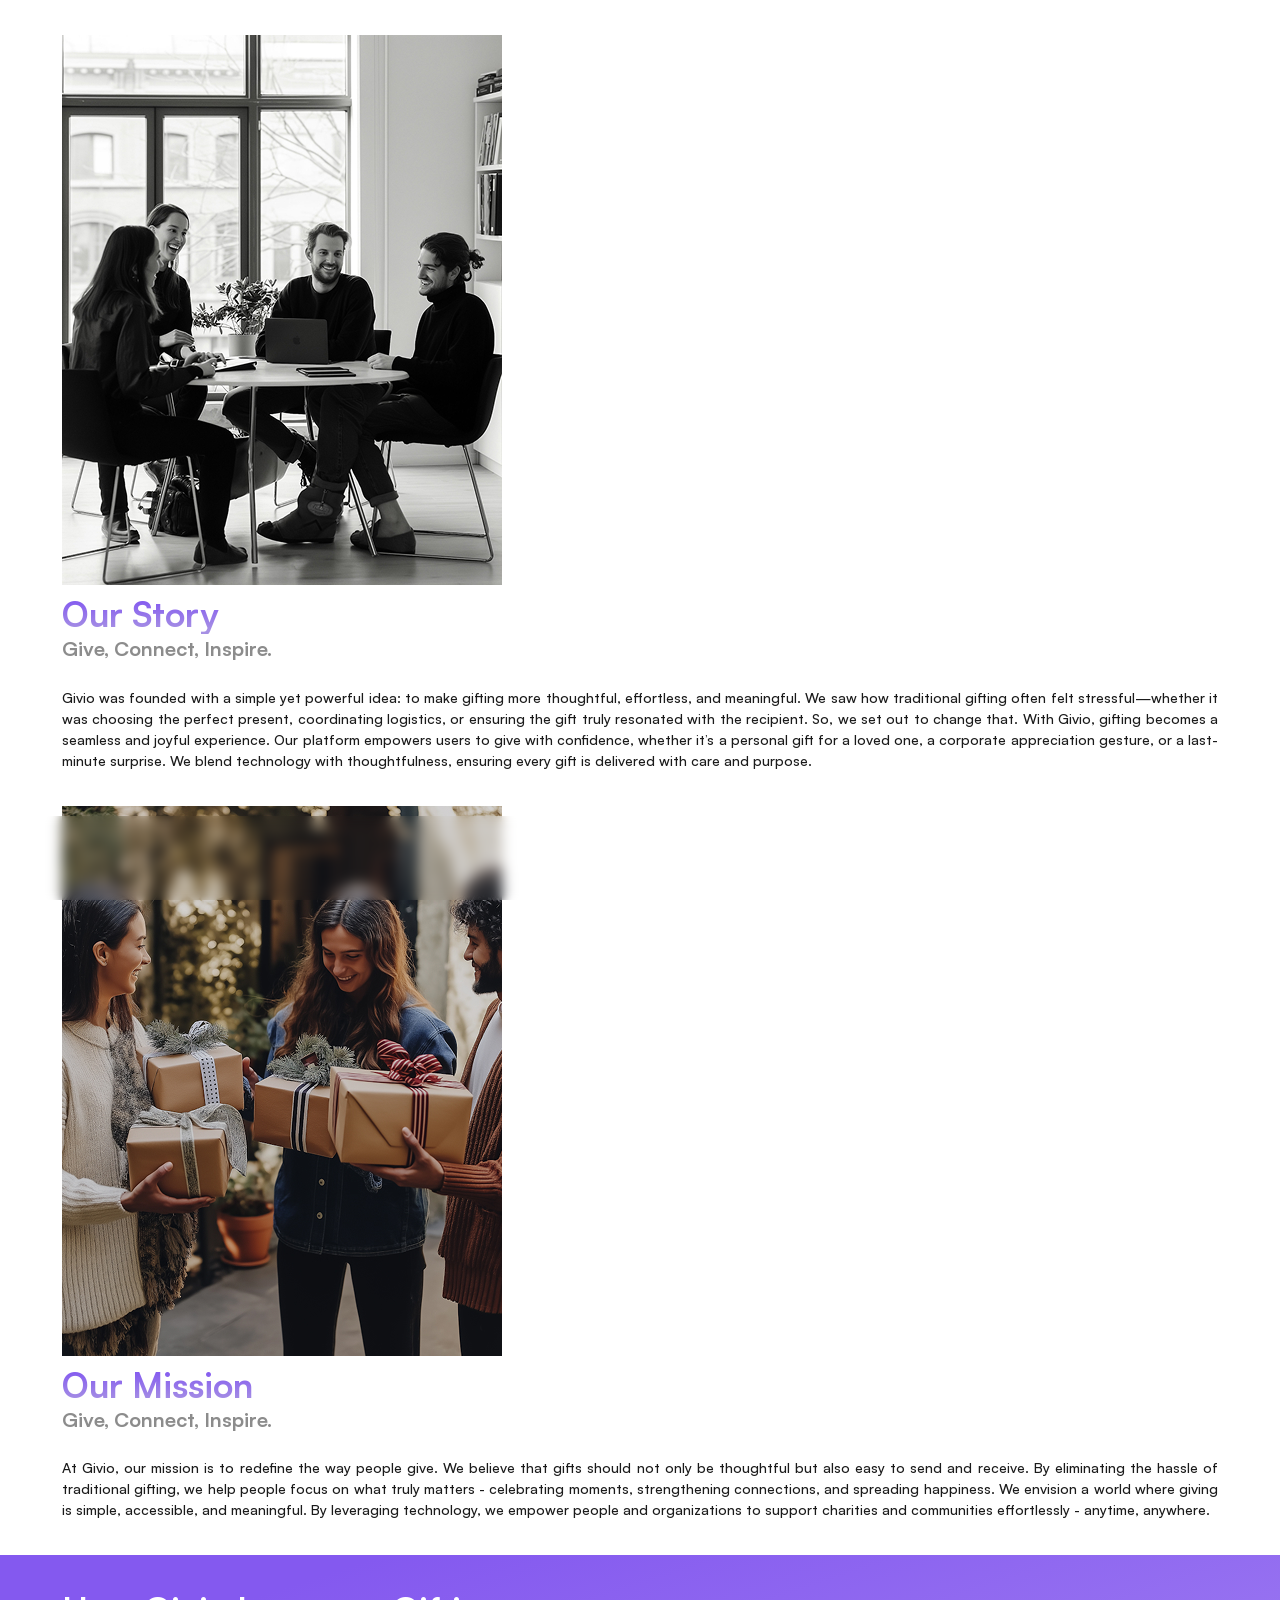
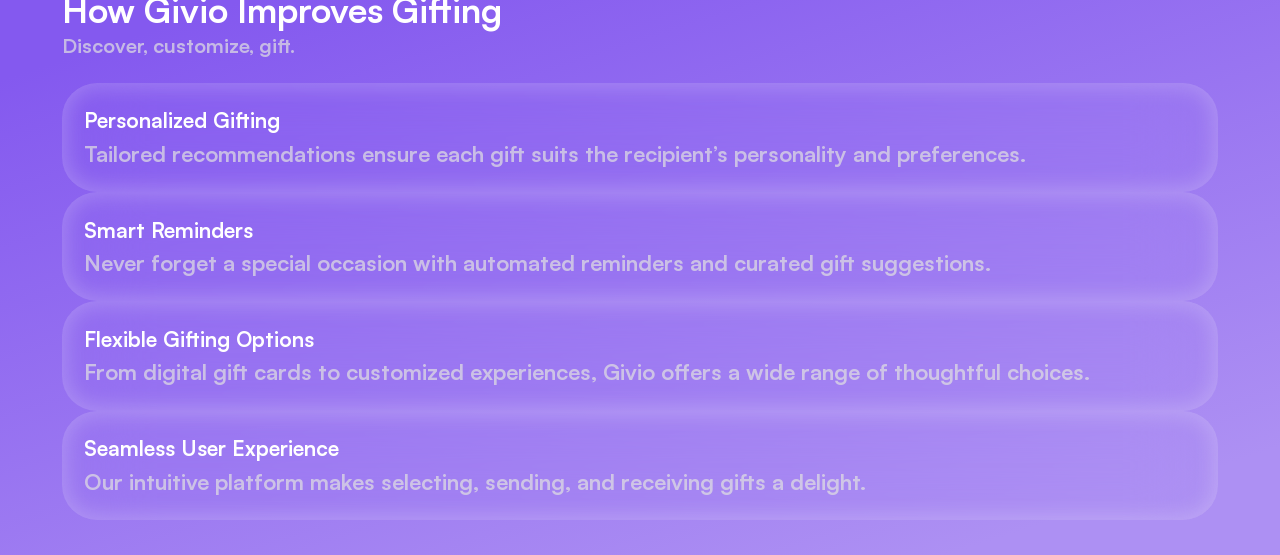
==== about-us.html @ 9ed30f4f "responsive done" ====
<!DOCTYPE html>
<html lang="en">
  <head>
    <meta charset="UTF-8" />
    <meta http-equiv="X-UA-Compatible" content="IE=edge" />
    <meta name="viewport" content="width=device-width, initial-scale=1.0" />
    <link rel="stylesheet" href="./assets/css/style.css" />
    <link rel="stylesheet" href="./assets/css/nisit.css" />
    <title>About Us | Givio</title>
  </head>
  <body>
    <!-- HERO SECTION  -->
    <section class="about-us-section section-lg-py">
      <div class="container">
        <div
          class="about-wrapper d-flex  align-items-center section-lg-mb flex-xl-row-reverse flex-column-reverse "
        >
          <div class="about-imageWrapper  ratio overflow-hidden position-relative radius-xl">
            <img
              class="about-image w-100 h-100 object-fit-cover"
              src="./assets/images/covers/our-story.jpg"
              alt="Our Story"
            />
          </div>
          <div class="about-detail w-100">
            <div class="text-start d-flex flex-column gap-sm-4 gap-3 section-md-mb">
              <h1 class="primary-title text-start mb-0 text-primary-gradient">Our Story</h1>
              <h4 class="title-sub-text mb-0">Give, Connect, Inspire.</h4>
            </div>
            <h3 class="paragraph-sm-text text-justify pb-0">
              Givio was founded with a simple yet powerful idea: to make gifting
              more thoughtful, effortless, and meaningful. We saw how
              traditional gifting often felt stressful—whether it was choosing
              the perfect present, coordinating logistics, or ensuring the gift
              truly resonated with the recipient. So, we set out to change that.
              With Givio, gifting becomes a seamless and joyful experience. Our
              platform empowers users to give with confidence, whether it’s a
              personal gift for a loved one, a corporate appreciation gesture,
              or a last-minute surprise. We blend technology with
              thoughtfulness, ensuring every gift is delivered with care and
              purpose.
            </h3>
          </div>
        </div>
        <div class="about-wrapper d-flex flex-column-reverse flex-xl-row align-items-center">
          <div class="about-imageWrapper  ratio overflow-hidden position-relative radius-xl"">
            <img
              class="about-image w-100 h-100 object-fit-cover"
              src="./assets/images/covers/our-mission.jpg"
              alt="Our Mission"
            />
          </div>
          <div class="about-detail w-100">
            <div class="text-start d-flex flex-column gap-sm-4 gap-3 section-md-mb">
              <h1 class="primary-title text-start mb-0 text-primary-gradient">Our Mission</h1>
              <h4 class="title-sub-text mb-0">Give, Connect, Inspire.</h4>
            </div>
            <h3 class="paragraph-sm-text text-justify pb-0">
              At Givio, our mission is to redefine the way people give. We
              believe that gifts should not only be thoughtful but also easy to
              send and receive. By eliminating the hassle of traditional
              gifting, we help people focus on what truly matters - celebrating
              moments, strengthening connections, and spreading happiness. We
              envision a world where giving is simple, accessible, and
              meaningful. By leveraging technology, we empower people and
              organizations to support charities and communities effortlessly -
              anytime, anywhere.
            </h3>
          </div>
        </div>
      </div>
    </section>
    <!-- GIVIO IMPROVE GIFTING SECTION  -->
    <section class="gift-section bg-primary-gradient section-lg-py">
      <div class="container">
        <!-- TITLE WRAPPER  -->
       <div class="d-flex flex-column gap-4 section-md-mb text-center section-lg-mb">
         <h2 class="secondary-title mb-0  ">How Givio Improves Gifting</h2>
          <h4 class="  mb-0 text-white-70 fw-normal ">Discover, customize, gift.</h4>
       </div>
<!-- CARDS  -->
<div class="about-card-wrapper d-grid ">
   <div class="inner-shadow-card radius-xl section-md-py gap-4 section-md-px d-flex flex-column justify-content-center align-items-center">
  <h2 class="text-white fw-bold mb-0">
    Personalized Gifting
  </h2>
  <h3 class="  mb-0 text-white-70 fw-normal text-center ">Tailored recommendations ensure each gift suits the recipient’s personality and preferences.</h3>
 </div>
  <div class="inner-shadow-card radius-xl section-md-py gap-4 section-md-px d-flex flex-column justify-content-center align-items-center">
  <h2 class="text-white fw-bold mb-0">
  Smart Reminders
  </h2>
  <h3 class="  mb-0 text-white-70 fw-normal text-center ">Never forget a special occasion with automated reminders and curated gift suggestions.</h3>
 </div>
  <div class="inner-shadow-card radius-xl section-md-py gap-4 section-md-px d-flex flex-column justify-content-center align-items-center">
  <h2 class="text-white fw-bold mb-0">
 Flexible Gifting Options
  </h2>
  <h3 class="  mb-0 text-white-70 fw-normal text-center ">From digital gift cards to customized experiences, Givio offers a wide range of thoughtful choices.</h3>
 </div>
  <div class="inner-shadow-card radius-xl section-md-py gap-4 section-md-px d-flex flex-column justify-content-center align-items-center">
  <h2 class="text-white fw-bold mb-0">
  Seamless User Experience
  </h2>
  <h3 class="  mb-0 text-white-70 fw-normal text-center ">Our intuitive platform makes selecting, sending, and receiving gifts a delight.</h3>
 </div>
</div>
      </div>
    </section>
    <!-- SCRIPTS  -->
    <script src="./assets/js/swiper-bundle.min.js"></script>
    <script src="./assets/js/bootstrap.bundle.min.js"></script>
    <script src="./assets/js/icons.js"></script>
    <script src="./assets/js/custom.js"></script>
  </body>
</html>
---- assets/css/style.css ----
@import url(./swiper-bundle.min.css);
@import url(./bootstrap.min.css);
@import url(./font.css);
@import url(./variable.css);
@import url(./default.css);
@import url(./pratik.css);
@import url(./responsive.css);
---- assets/css/nisit.css ----
/* ABOUT CSS START  */
.about-us-section {
  --image-size: 440px;
}
.about-imageWrapper {
  max-width: var(--image-size);
  --bs-aspect-ratio: 125%;
}
.about-wrapper {
  gap: 80px;
}
.about-imageWrapper::after {
  content: "";
  height: 12rem;
  width: 100%;
  backdrop-filter: blur(5px);
  position: absolute;
  left: 0;
  bottom: 0;
}
.about-card-wrapper {
  grid-template-columns: repeat(2, 1fr);
  gap: 24px;
}
/* ABOUT CSS END*/

/* CONTACT CSS START   */
.contact-wrapper {
  padding: 24px;
  border: 1px solid #ebebeb;
  box-shadow: 0px 4px 16px 0px #0000000a;
  gap: var(--space-lg);
}
.contact-info-card {
  padding: 32px;
}
/* CONTACT CSS END    */
.contact-info-card {
  overflow: hidden;
  z-index: 1;
  width: 30%;
}
.contact-info-card-wrapper {
  gap: 24px;
}
.contact-info-card::after {
  content: "";
  position: absolute;
  bottom: -50%;
  right: -10%;
  width: 300px;
  aspect-ratio: 1/1;
  background: linear-gradient(
    224.86deg,
    rgba(255, 255, 255, 0) 0%,
    rgba(255, 255, 255, 0.2) 100%
  );
  border-radius: 50%;
}
.contact-info-card::before {
  content: "";
  position: absolute;
  top: 0;
  left: 0;
  width: 100%;
  height: 100%;
  background-image: url(../images/covers/contact-cover.png);
  background-repeat: no-repeat;
  background-size: cover;
  background-position: center;
  z-index: 0;
  opacity: 0.5;
}
.contact-form {
  width: 70%;
}
.contact-form-wrapper button.custom-btn {
  min-width: 366px;
}
.contact-form-wrapper {
  /* display: grid;
  grid-template-columns: repeat(2, 1fr); */
  gap: 24px;
  /* margin: auto; */
}

/* RESPONSIVE OF CONTACT PAGE  */
@media (max-width: 1199px) {
  .contact-form,
  .contact-info-card {
    width: 100%;
  }
}
@media (max-width: 575px) {
  .contact-wrapper,
  .contact-info-card {
    padding: 10px;
  }
  .contact-info-card {
    border-radius: 20px;
  }
  .contact-form-wrapper {
    gap: 13px;
  }
  .contact-form-wrapper button.custom-btn {
    min-width: 200px;
  }
}

/* RESPONSIVE OF ABOUT PAGE  */
@media screen and (max-width: 1439px) {
  .about-wrapper {
    gap: 40px;
  }
}
@media screen and (max-width: 991px) {
  .about-card-wrapper {
    grid-template-columns: repeat(1, 1fr);
  }
  .about-wrapper {
    gap: 20px;
  }
}
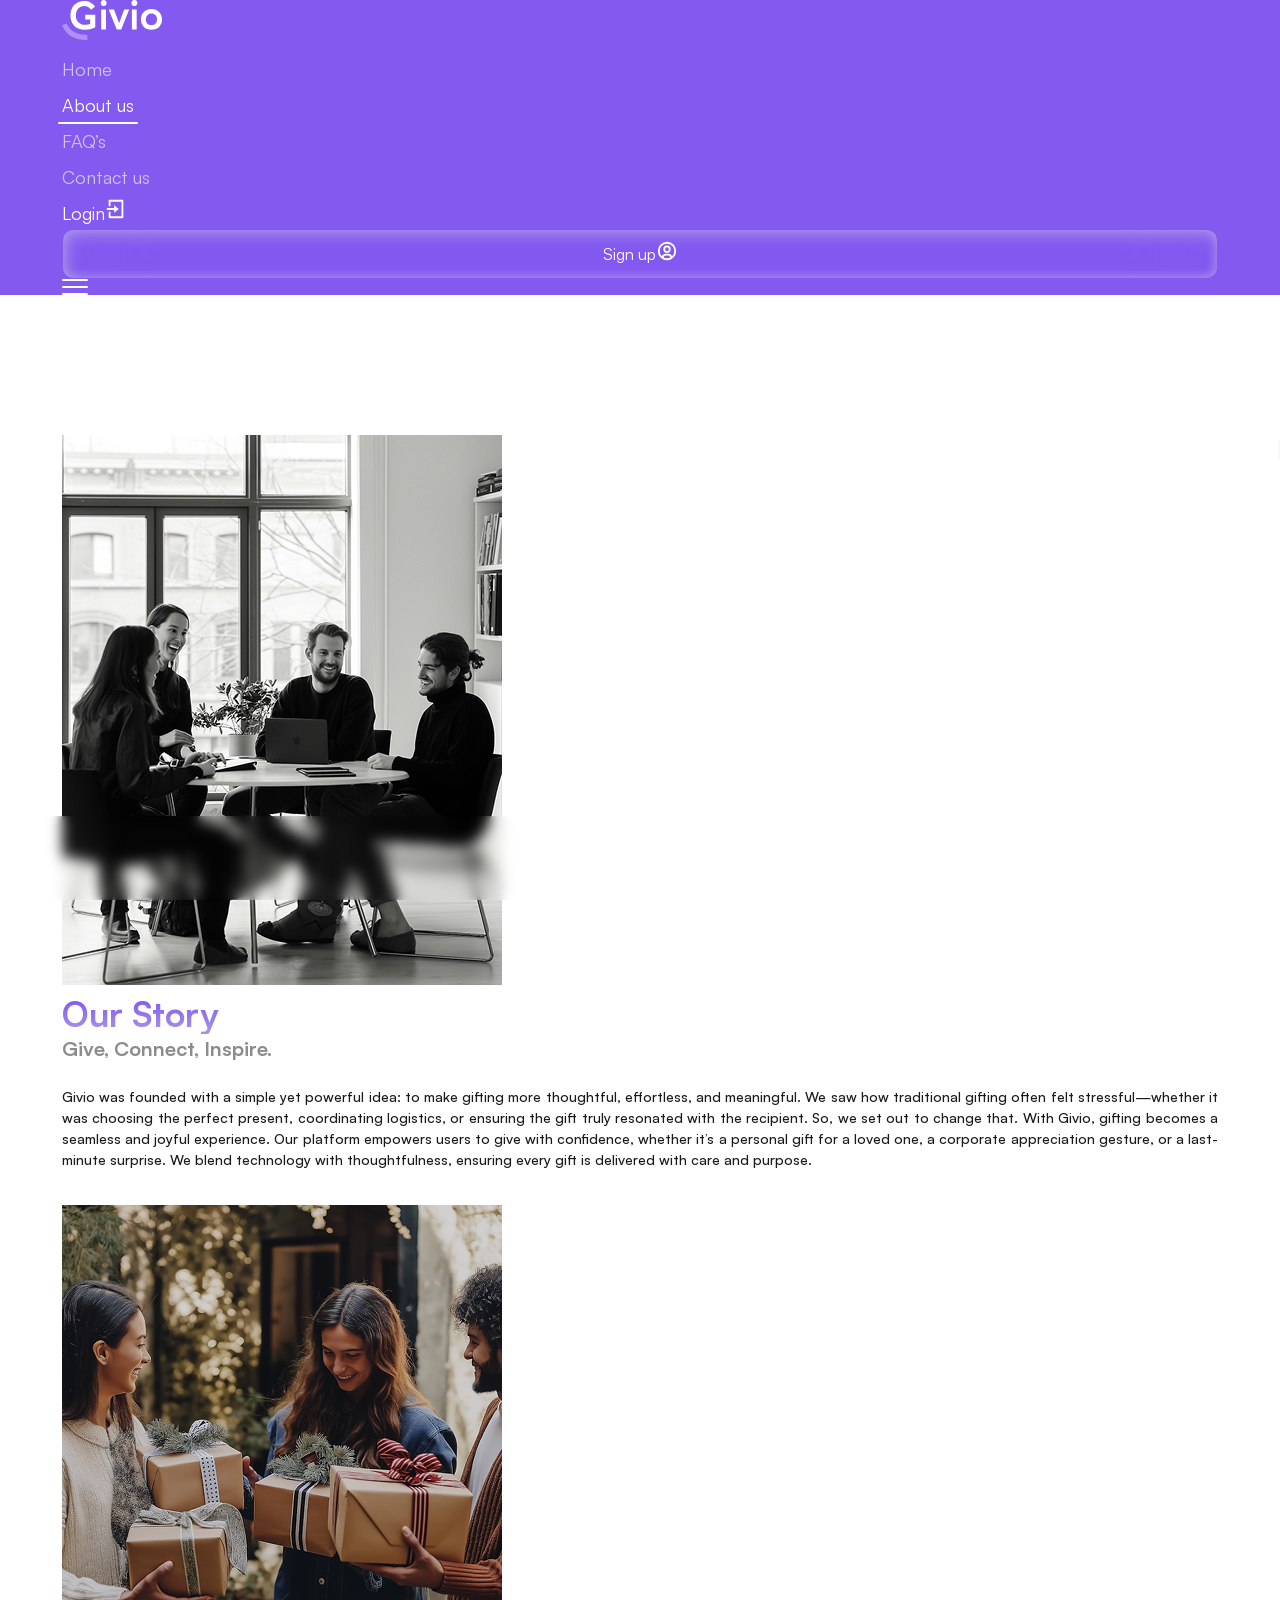
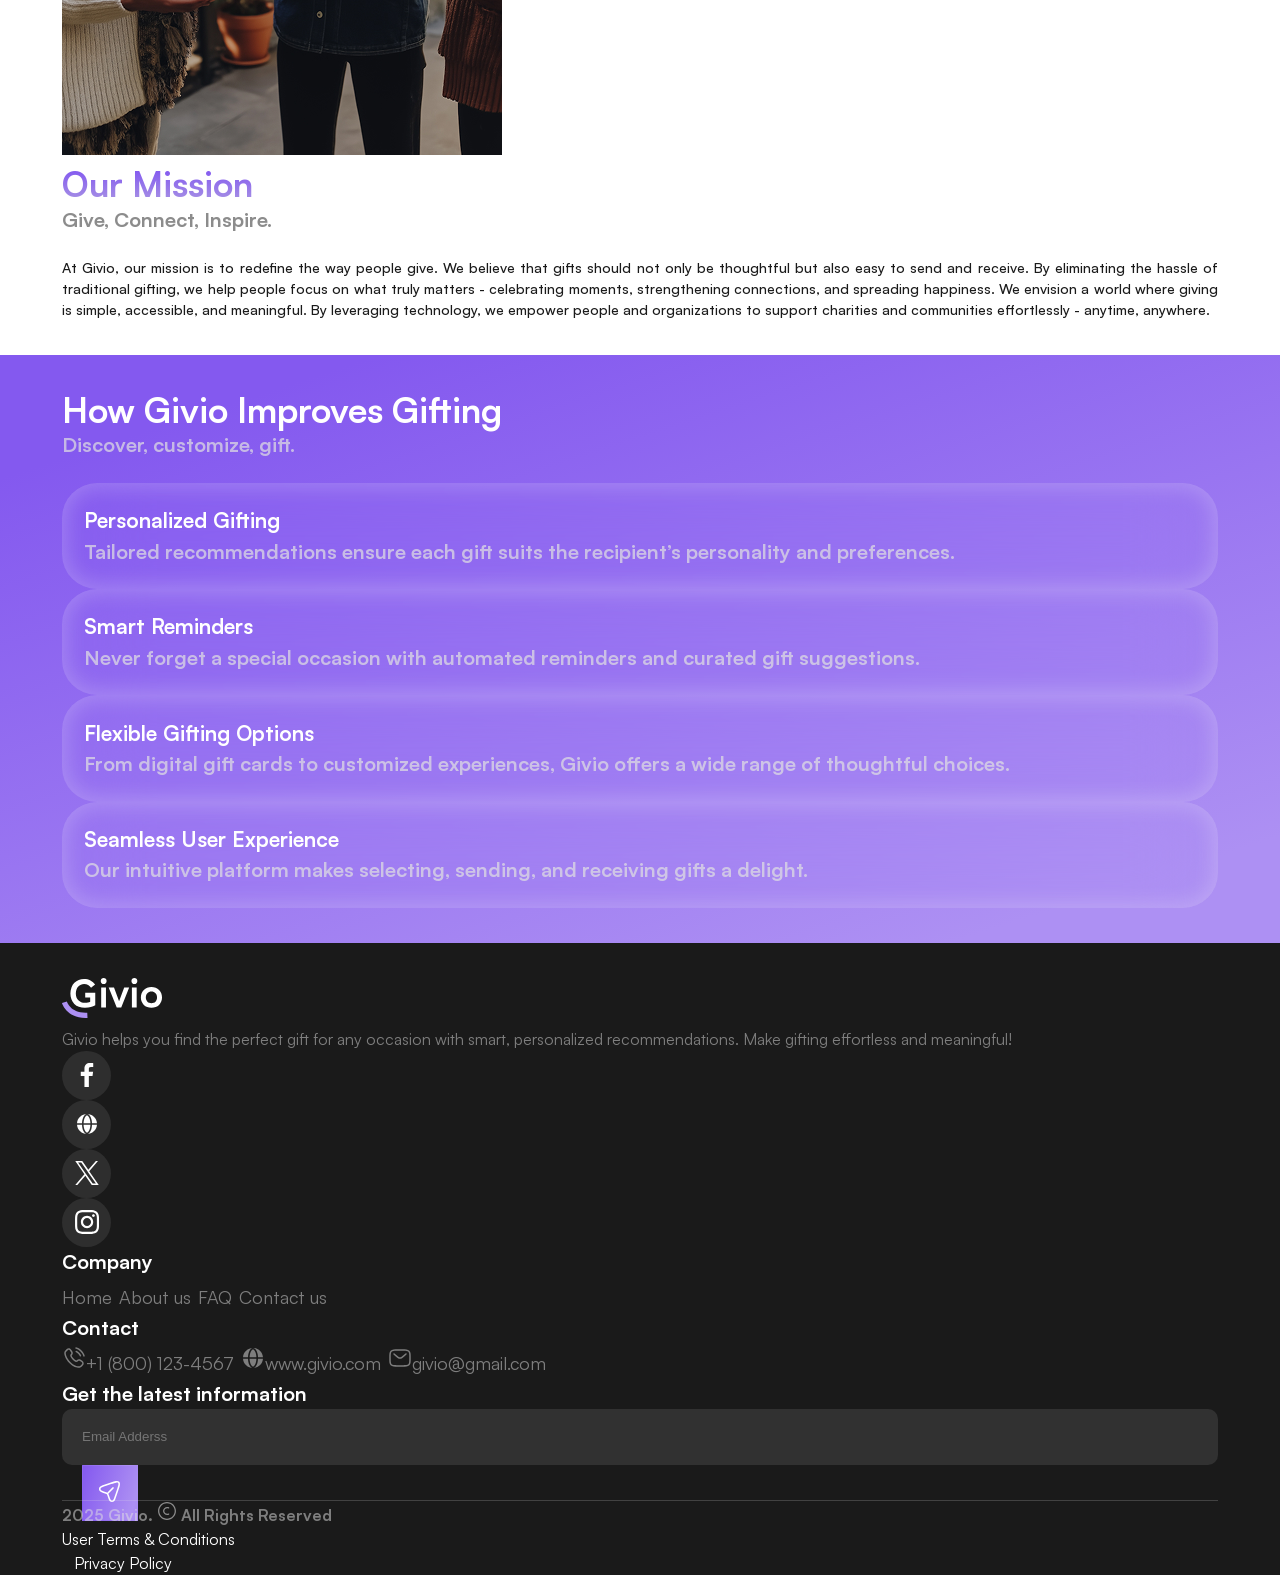
==== commit 06872ec5: "resolved conflict" ====
--- a/about-us.html
+++ b/about-us.html
@@ -5,12 +5,69 @@
     <meta http-equiv="X-UA-Compatible" content="IE=edge" />
     <meta name="viewport" content="width=device-width, initial-scale=1.0" />
     <link rel="stylesheet" href="./assets/css/style.css" />
-    <link rel="stylesheet" href="./assets/css/nisit.css" />
     <title>About Us | Givio</title>
   </head>
   <body>
+    <!-- HEADER STARTS -->
+    <header
+      class="header-section position-fixed w-100 top-0 d-flex justify-content-center align-items-center header-bg"
+    >
+      <div class="container">
+        <div class="d-flex justify-content-between align-items-center">
+          <a href="index.html" class="logo-wrap w-100">
+            <img
+              src="./assets/images/logo/logo.svg"
+              alt="Givio"
+              class="w-100 h-100"
+            />
+          </a>
+          <nav>
+            <div class="header-overlay"></div>
+            <ul class="header-nav-list d-flex align-items-center">
+              <li>
+                <a href="index.html" class="header-link h5 mb-0 fw-medium"
+                  >Home</a
+                >
+              </li>
+              <li>
+                <a href="about-us.html" class="header-link h5 mb-0 fw-medium active"
+                  >About us</a
+                >
+              </li>
+              <li>
+                <a href="faq.html" class="header-link h5 mb-0 fw-medium">FAQ’s</a>
+              </li>
+              <li>
+                <a href="contact-us.html" class="header-link h5 mb-0 fw-medium"
+                  >Contact us</a
+                >
+              </li>
+            </ul>
+          </nav>
+          <div class="d-flex align-items-center gap-3 gap-sm-5">
+            <a href="" class="h5 mb-0 fw-bold text-white mob-btn"
+              ><span class="d-none d-lg-flex">Login</span
+              ><span data-icon="iconLogin" class="d-flex d-lg-none"></span
+            ></a>
+            <a href="" class="custom-btn white-gradient-btn text-white mob-btn"
+              ><span class="d-none d-lg-flex">Sign up</span
+              ><span data-icon="iconRegister" class="d-flex d-lg-none"> </span
+            ></a>
+            <div
+              class="hamburger d-block d-lg-none z-2 cursor-pointer"
+              id="hamburger"
+            >
+              <div class="hamburger-line"></div>
+              <div class="hamburger-line"></div>
+              <div class="hamburger-line"></div>
+            </div>
+          </div>
+        </div>
+      </div>
+    </header>
+    <!-- HEADER ENDS -->
     <!-- HERO SECTION  -->
-    <section class="about-us-section section-lg-py">
+    <section class="about-us-section section-lg-pb section-top-spacing">
       <div class="container">
         <div
           class="about-wrapper d-flex  align-items-center section-lg-mb flex-xl-row-reverse flex-column-reverse "
@@ -107,6 +164,155 @@
 </div>
       </div>
     </section>
+    <!-- FOOTER STARTS -->
+    <footer class="bg-black-shade">
+      <div class="container">
+        <div class="footer-content-info section-lg-py">
+          <div class="row">
+            <div class="col-12 col-md-6 col-lg-4 col-xl-4 col-xxl-4">
+              <a href="javascript:void(0)" class="footer-logo w-100 d-flex">
+                <img
+                  class="w-100"
+                  src="./assets/images/logo/logo.svg"
+                  alt="logo"
+                />
+              </a>
+              <p class="footer-text font-primary mt-4 mt-md-5 mb-0">
+                Givio helps you find the perfect gift for any occasion with
+                smart, personalized recommendations. Make gifting effortless and
+                meaningful!
+              </p>
+              <div class="d-flex align-items-center gap-4 mt-4 mt-md-5">
+                <a
+                  href="https://www.facebook.com/"
+                  target="_blank"
+                  class="footer-social-icon-wrapper flex-center"
+                  ><span
+                    class="footer-social-icon flex-center"
+                    data-icon="iconFacebook"
+                  ></span
+                ></a>
+                <a
+                  href="https://www.google.com/"
+                  target="_blank"
+                  class="footer-social-icon-wrapper flex-center"
+                  ><span
+                    class="footer-social-icon flex-center"
+                    data-icon="iconGlobal"
+                  ></span
+                ></a>
+                <a
+                  href="https://x.com/"
+                  target="_blank"
+                  class="footer-social-icon-wrapper flex-center"
+                  ><span
+                    class="footer-social-icon flex-center"
+                    data-icon="iconX"
+                  ></span
+                ></a>
+                <a
+                  href="https://www.instagram.com/"
+                  target="_blank"
+                  class="footer-social-icon-wrapper flex-center"
+                  ><span
+                    class="footer-social-icon flex-center"
+                    data-icon="iconInstagram"
+                  ></span
+                ></a>
+              </div>
+            </div>
+            <div class="col-12 col-sm-6 col-md-3 col-lg-2 col-xl-2 col-xxl-2">
+              <div class="mt-5 mt-md-0">
+                <h4 class="text-white fw-bold mb-0">Company</h4>
+                <div class="mt-4 mt-md-5 d-flex flex-column gap-3 footer-link-wrapper">
+                  <a href="javascript:void(0)" class="fw-medium p big">Home</a>
+                  <a href="javascript:void(0)" class="fw-medium p big">About us</a>
+                  <a href="javascript:void(0)" class="fw-medium p big">FAQ</a>
+                  <a href="javascript:void(0)" class="fw-medium p big">Contact us</a>
+                </div>
+              </div>
+            </div>
+            <div class="col-12 col-sm-6 col-md-3 col-lg-3 col-xl-3 col-xxl-2">
+              <div class="mt-5 mt-md-0">
+                <h4 class="text-white fw-bold mb-0">Contact</h4>
+                <div class="mt-4 mt-md-5 d-flex flex-column gap-3 footer-link-wrapper">
+                  <a
+                    href="tel:+1 (800) 123-4567"
+                    class="d-flex align-center gap-4 fw-medium p big"
+                    ><span data-icon="iconCall"></span>+1 (800) 123-4567</a
+                  >
+                  <a
+                    href="https://www.google.com/"
+                    target="_blank"
+                    class="d-flex align-center gap-4 fw-medium p big"
+                    ><span data-icon="iconGlobal"></span>www.givio.com</a
+                  >
+                  <a
+                    href="mailto:givio@gmail.com"
+                    class="d-flex align-center gap-4 fw-medium p big"
+                    ><span data-icon="iconMail"></span>givio@gmail.com</a
+                  >
+                </div>
+              </div>
+            </div>
+            <div class="col-12 col-md-6 col-lg-3 col-xl-3 col-xxl-4">
+              <div class="mt-5 mt-lg-0">
+                <h4 class="text-white fw-bold mb-0">
+                  Get the latest information
+                </h4>
+                <div class="mt-4 mt-md-5">
+                  <div
+                    class="dark-input input d-flex gap-3 align-items-center position-relative overflow-hidden"
+                  >
+                    <input
+                      type="text"
+                      name="input"
+                      placeholder="Email Adderss"
+                    />
+                    <button
+                      class="custom-btn purple-gradient-btn email-submit-btn position-absolute end-0"
+                    >
+                      <span data-icon="iconTelegram"></span>
+                    </button>
+                  </div>
+                </div>
+              </div>
+            </div>
+          </div>
+        </div>
+      </div>
+      <div class="copyright-content">
+        <div class="container">
+          <div class="copyright-content-info py-4">
+            <div class="d-flex align-items-center justify-content-center justify-content-md-between flex-wrap flex-md-nowrap gap-3">
+              <h6 class="footer-text mb-0 d-flex align-items-center gap-2">
+                2025 Givio. <span data-icon="iconCopyright"></span> All Rights
+                Reserved
+              </h6>
+              <div class="terms-and-conditions">
+                <ul class="d-flex align-items-center gap-2">
+                  <li class="terms-link position-relative p">
+                    <a
+                      href="javascript:void(0)"
+                      class="text-decoration-underline"
+                      >User Terms & Conditions</a
+                    >
+                  </li>
+                  <li class="terms-link position-relative p">
+                    <a
+                      href="javascript:void(0)"
+                      class="text-decoration-underline"
+                      >Privacy Policy</a
+                    >
+                  </li>
+                </ul>
+              </div>
+            </div>
+          </div>
+        </div>
+      </div>
+    </footer>
+    <!-- FOOTER ENDS -->
     <!-- SCRIPTS  -->
     <script src="./assets/js/swiper-bundle.min.js"></script>
     <script src="./assets/js/bootstrap.bundle.min.js"></script>
--- a/assets/css/style.css
+++ b/assets/css/style.css
@@ -3,5 +3,4 @@
 @import url(./font.css);
 @import url(./variable.css);
 @import url(./default.css);
-@import url(./pratik.css);
 @import url(./responsive.css);
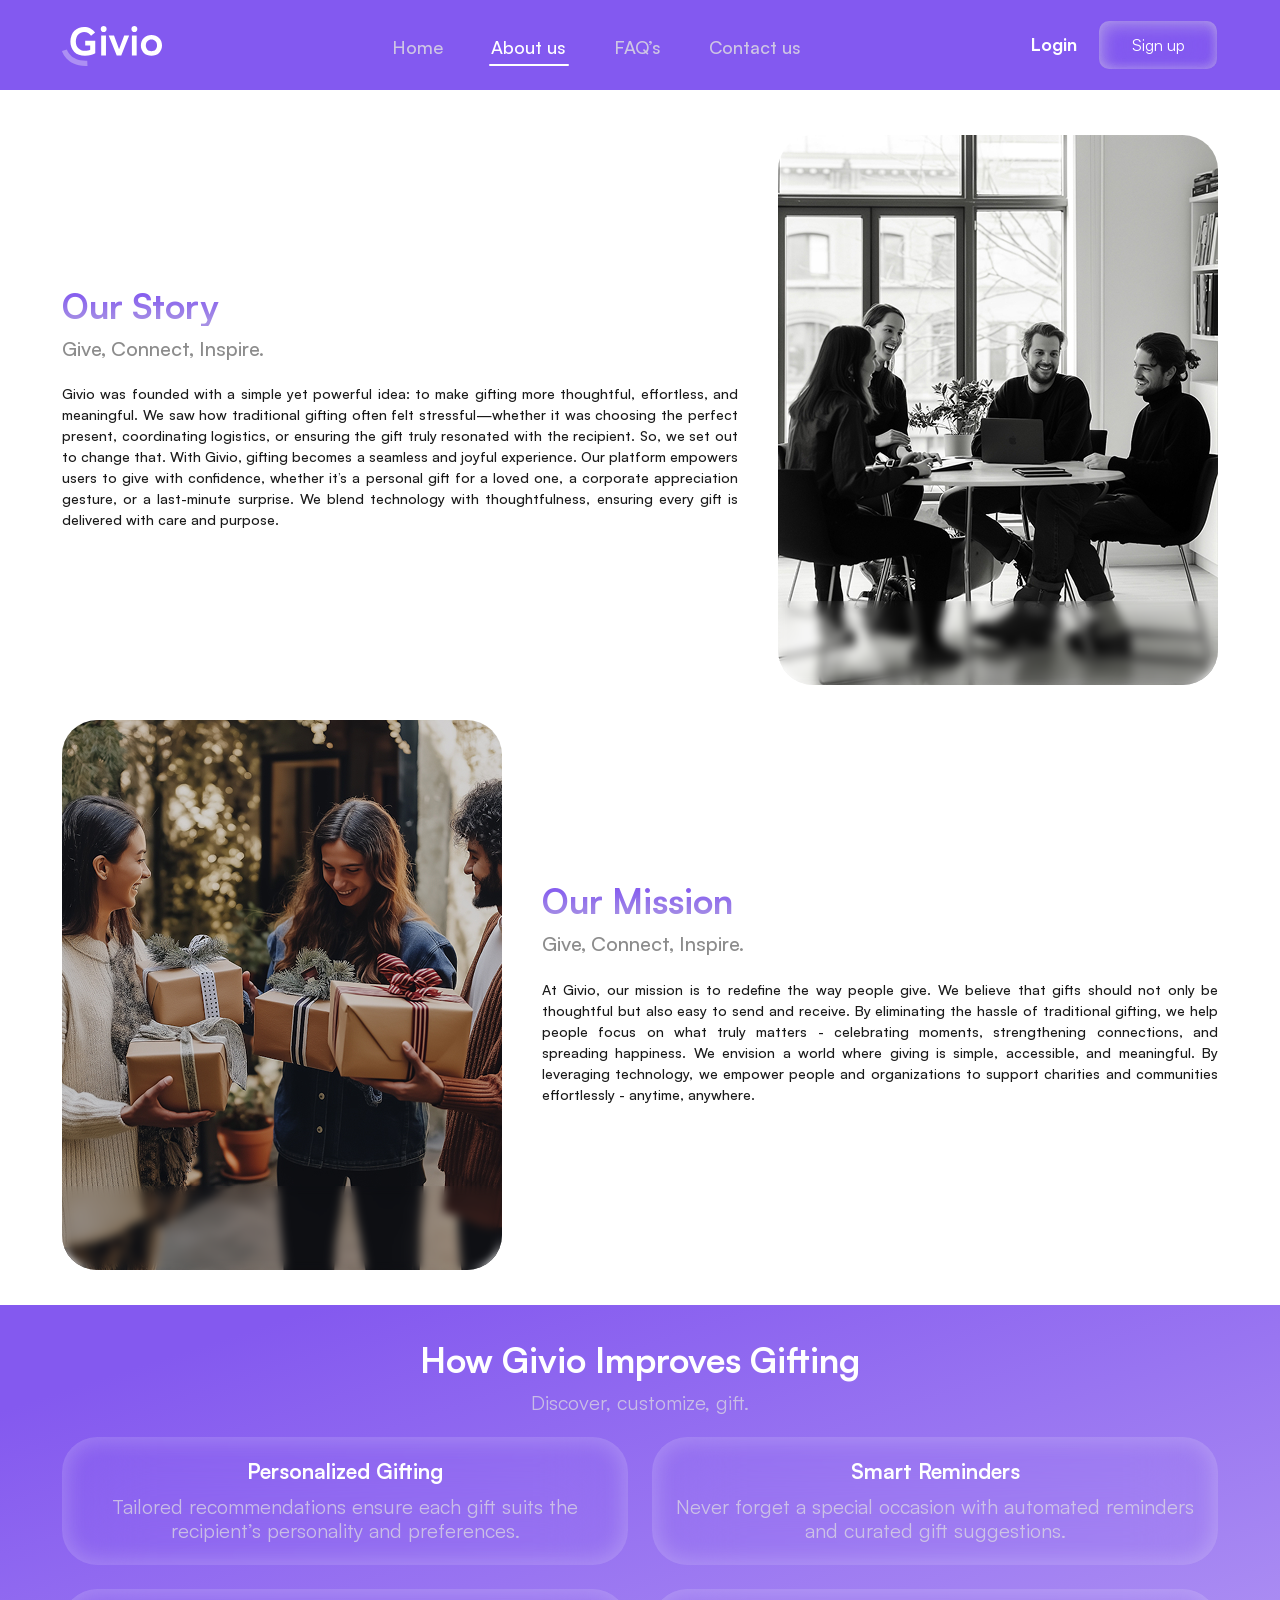
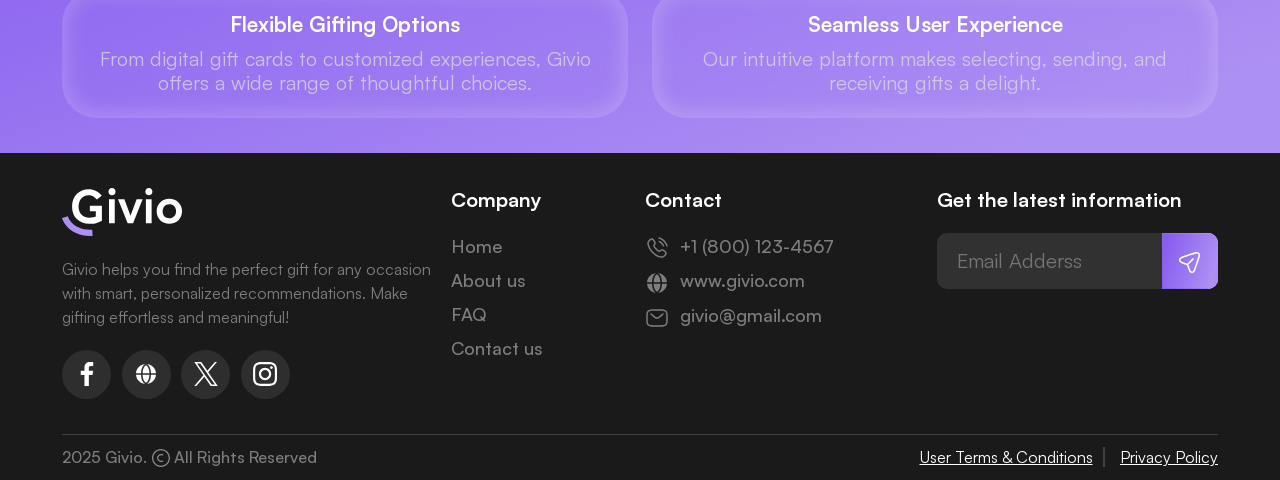
==== commit 484c2a04: "Initial commit of Givio website from designer" ====
--- a/about-us.html
+++ b/about-us.html
@@ -1,322 +1,408 @@
-<!DOCTYPE html>
-<html lang="en">
-  <head>
-    <meta charset="UTF-8" />
-    <meta http-equiv="X-UA-Compatible" content="IE=edge" />
-    <meta name="viewport" content="width=device-width, initial-scale=1.0" />
-    <link rel="stylesheet" href="./assets/css/style.css" />
-    <title>About Us | Givio</title>
-  </head>
-  <body>
-    <!-- HEADER STARTS -->
-    <header
-      class="header-section position-fixed w-100 top-0 d-flex justify-content-center align-items-center header-bg"
-    >
-      <div class="container">
-        <div class="d-flex justify-content-between align-items-center">
-          <a href="index.html" class="logo-wrap w-100">
-            <img
-              src="./assets/images/logo/logo.svg"
-              alt="Givio"
-              class="w-100 h-100"
-            />
-          </a>
-          <nav>
-            <div class="header-overlay"></div>
-            <ul class="header-nav-list d-flex align-items-center">
-              <li>
-                <a href="index.html" class="header-link h5 mb-0 fw-medium"
-                  >Home</a
-                >
-              </li>
-              <li>
-                <a href="about-us.html" class="header-link h5 mb-0 fw-medium active"
-                  >About us</a
-                >
-              </li>
-              <li>
-                <a href="faq.html" class="header-link h5 mb-0 fw-medium">FAQ’s</a>
-              </li>
-              <li>
-                <a href="contact-us.html" class="header-link h5 mb-0 fw-medium"
-                  >Contact us</a
-                >
-              </li>
-            </ul>
-          </nav>
-          <div class="d-flex align-items-center gap-3 gap-sm-5">
-            <a href="" class="h5 mb-0 fw-bold text-white mob-btn"
-              ><span class="d-none d-lg-flex">Login</span
-              ><span data-icon="iconLogin" class="d-flex d-lg-none"></span
-            ></a>
-            <a href="" class="custom-btn white-gradient-btn text-white mob-btn"
-              ><span class="d-none d-lg-flex">Sign up</span
-              ><span data-icon="iconRegister" class="d-flex d-lg-none"> </span
-            ></a>
-            <div
-              class="hamburger d-block d-lg-none z-2 cursor-pointer"
-              id="hamburger"
-            >
-              <div class="hamburger-line"></div>
-              <div class="hamburger-line"></div>
-              <div class="hamburger-line"></div>
-            </div>
-          </div>
-        </div>
-      </div>
-    </header>
-    <!-- HEADER ENDS -->
-    <!-- HERO SECTION  -->
-    <section class="about-us-section section-lg-pb section-top-spacing">
-      <div class="container">
-        <div
-          class="about-wrapper d-flex  align-items-center section-lg-mb flex-xl-row-reverse flex-column-reverse "
-        >
-          <div class="about-imageWrapper  ratio overflow-hidden position-relative radius-xl">
-            <img
-              class="about-image w-100 h-100 object-fit-cover"
-              src="./assets/images/covers/our-story.jpg"
-              alt="Our Story"
-            />
-          </div>
-          <div class="about-detail w-100">
-            <div class="text-start d-flex flex-column gap-sm-4 gap-3 section-md-mb">
-              <h1 class="primary-title text-start mb-0 text-primary-gradient">Our Story</h1>
-              <h4 class="title-sub-text mb-0">Give, Connect, Inspire.</h4>
-            </div>
-            <h3 class="paragraph-sm-text text-justify pb-0">
-              Givio was founded with a simple yet powerful idea: to make gifting
-              more thoughtful, effortless, and meaningful. We saw how
-              traditional gifting often felt stressful—whether it was choosing
-              the perfect present, coordinating logistics, or ensuring the gift
-              truly resonated with the recipient. So, we set out to change that.
-              With Givio, gifting becomes a seamless and joyful experience. Our
-              platform empowers users to give with confidence, whether it’s a
-              personal gift for a loved one, a corporate appreciation gesture,
-              or a last-minute surprise. We blend technology with
-              thoughtfulness, ensuring every gift is delivered with care and
-              purpose.
-            </h3>
-          </div>
-        </div>
-        <div class="about-wrapper d-flex flex-column-reverse flex-xl-row align-items-center">
-          <div class="about-imageWrapper  ratio overflow-hidden position-relative radius-xl"">
-            <img
-              class="about-image w-100 h-100 object-fit-cover"
-              src="./assets/images/covers/our-mission.jpg"
-              alt="Our Mission"
-            />
-          </div>
-          <div class="about-detail w-100">
-            <div class="text-start d-flex flex-column gap-sm-4 gap-3 section-md-mb">
-              <h1 class="primary-title text-start mb-0 text-primary-gradient">Our Mission</h1>
-              <h4 class="title-sub-text mb-0">Give, Connect, Inspire.</h4>
-            </div>
-            <h3 class="paragraph-sm-text text-justify pb-0">
-              At Givio, our mission is to redefine the way people give. We
-              believe that gifts should not only be thoughtful but also easy to
-              send and receive. By eliminating the hassle of traditional
-              gifting, we help people focus on what truly matters - celebrating
-              moments, strengthening connections, and spreading happiness. We
-              envision a world where giving is simple, accessible, and
-              meaningful. By leveraging technology, we empower people and
-              organizations to support charities and communities effortlessly -
-              anytime, anywhere.
-            </h3>
-          </div>
-        </div>
-      </div>
-    </section>
-    <!-- GIVIO IMPROVE GIFTING SECTION  -->
-    <section class="gift-section bg-primary-gradient section-lg-py">
-      <div class="container">
-        <!-- TITLE WRAPPER  -->
-       <div class="d-flex flex-column gap-4 section-md-mb text-center section-lg-mb">
-         <h2 class="secondary-title mb-0  ">How Givio Improves Gifting</h2>
-          <h4 class="  mb-0 text-white-70 fw-normal ">Discover, customize, gift.</h4>
-       </div>
-<!-- CARDS  -->
-<div class="about-card-wrapper d-grid ">
-   <div class="inner-shadow-card radius-xl section-md-py gap-4 section-md-px d-flex flex-column justify-content-center align-items-center">
-  <h2 class="text-white fw-bold mb-0">
-    Personalized Gifting
-  </h2>
-  <h3 class="  mb-0 text-white-70 fw-normal text-center ">Tailored recommendations ensure each gift suits the recipient’s personality and preferences.</h3>
- </div>
-  <div class="inner-shadow-card radius-xl section-md-py gap-4 section-md-px d-flex flex-column justify-content-center align-items-center">
-  <h2 class="text-white fw-bold mb-0">
-  Smart Reminders
-  </h2>
-  <h3 class="  mb-0 text-white-70 fw-normal text-center ">Never forget a special occasion with automated reminders and curated gift suggestions.</h3>
- </div>
-  <div class="inner-shadow-card radius-xl section-md-py gap-4 section-md-px d-flex flex-column justify-content-center align-items-center">
-  <h2 class="text-white fw-bold mb-0">
- Flexible Gifting Options
-  </h2>
-  <h3 class="  mb-0 text-white-70 fw-normal text-center ">From digital gift cards to customized experiences, Givio offers a wide range of thoughtful choices.</h3>
- </div>
-  <div class="inner-shadow-card radius-xl section-md-py gap-4 section-md-px d-flex flex-column justify-content-center align-items-center">
-  <h2 class="text-white fw-bold mb-0">
-  Seamless User Experience
-  </h2>
-  <h3 class="  mb-0 text-white-70 fw-normal text-center ">Our intuitive platform makes selecting, sending, and receiving gifts a delight.</h3>
- </div>
-</div>
-      </div>
-    </section>
-    <!-- FOOTER STARTS -->
-    <footer class="bg-black-shade">
-      <div class="container">
-        <div class="footer-content-info section-lg-py">
-          <div class="row">
-            <div class="col-12 col-md-6 col-lg-4 col-xl-4 col-xxl-4">
-              <a href="javascript:void(0)" class="footer-logo w-100 d-flex">
-                <img
-                  class="w-100"
-                  src="./assets/images/logo/logo.svg"
-                  alt="logo"
-                />
-              </a>
-              <p class="footer-text font-primary mt-4 mt-md-5 mb-0">
-                Givio helps you find the perfect gift for any occasion with
-                smart, personalized recommendations. Make gifting effortless and
-                meaningful!
-              </p>
-              <div class="d-flex align-items-center gap-4 mt-4 mt-md-5">
-                <a
-                  href="https://www.facebook.com/"
-                  target="_blank"
-                  class="footer-social-icon-wrapper flex-center"
-                  ><span
-                    class="footer-social-icon flex-center"
-                    data-icon="iconFacebook"
-                  ></span
-                ></a>
-                <a
-                  href="https://www.google.com/"
-                  target="_blank"
-                  class="footer-social-icon-wrapper flex-center"
-                  ><span
-                    class="footer-social-icon flex-center"
-                    data-icon="iconGlobal"
-                  ></span
-                ></a>
-                <a
-                  href="https://x.com/"
-                  target="_blank"
-                  class="footer-social-icon-wrapper flex-center"
-                  ><span
-                    class="footer-social-icon flex-center"
-                    data-icon="iconX"
-                  ></span
-                ></a>
-                <a
-                  href="https://www.instagram.com/"
-                  target="_blank"
-                  class="footer-social-icon-wrapper flex-center"
-                  ><span
-                    class="footer-social-icon flex-center"
-                    data-icon="iconInstagram"
-                  ></span
-                ></a>
-              </div>
-            </div>
-            <div class="col-12 col-sm-6 col-md-3 col-lg-2 col-xl-2 col-xxl-2">
-              <div class="mt-5 mt-md-0">
-                <h4 class="text-white fw-bold mb-0">Company</h4>
-                <div class="mt-4 mt-md-5 d-flex flex-column gap-3 footer-link-wrapper">
-                  <a href="javascript:void(0)" class="fw-medium p big">Home</a>
-                  <a href="javascript:void(0)" class="fw-medium p big">About us</a>
-                  <a href="javascript:void(0)" class="fw-medium p big">FAQ</a>
-                  <a href="javascript:void(0)" class="fw-medium p big">Contact us</a>
-                </div>
-              </div>
-            </div>
-            <div class="col-12 col-sm-6 col-md-3 col-lg-3 col-xl-3 col-xxl-2">
-              <div class="mt-5 mt-md-0">
-                <h4 class="text-white fw-bold mb-0">Contact</h4>
-                <div class="mt-4 mt-md-5 d-flex flex-column gap-3 footer-link-wrapper">
-                  <a
-                    href="tel:+1 (800) 123-4567"
-                    class="d-flex align-center gap-4 fw-medium p big"
-                    ><span data-icon="iconCall"></span>+1 (800) 123-4567</a
-                  >
-                  <a
-                    href="https://www.google.com/"
-                    target="_blank"
-                    class="d-flex align-center gap-4 fw-medium p big"
-                    ><span data-icon="iconGlobal"></span>www.givio.com</a
-                  >
-                  <a
-                    href="mailto:givio@gmail.com"
-                    class="d-flex align-center gap-4 fw-medium p big"
-                    ><span data-icon="iconMail"></span>givio@gmail.com</a
-                  >
-                </div>
-              </div>
-            </div>
-            <div class="col-12 col-md-6 col-lg-3 col-xl-3 col-xxl-4">
-              <div class="mt-5 mt-lg-0">
-                <h4 class="text-white fw-bold mb-0">
-                  Get the latest information
-                </h4>
-                <div class="mt-4 mt-md-5">
-                  <div
-                    class="dark-input input d-flex gap-3 align-items-center position-relative overflow-hidden"
-                  >
-                    <input
-                      type="text"
-                      name="input"
-                      placeholder="Email Adderss"
-                    />
-                    <button
-                      class="custom-btn purple-gradient-btn email-submit-btn position-absolute end-0"
-                    >
-                      <span data-icon="iconTelegram"></span>
-                    </button>
-                  </div>
-                </div>
-              </div>
-            </div>
-          </div>
-        </div>
-      </div>
-      <div class="copyright-content">
-        <div class="container">
-          <div class="copyright-content-info py-4">
-            <div class="d-flex align-items-center justify-content-center justify-content-md-between flex-wrap flex-md-nowrap gap-3">
-              <h6 class="footer-text mb-0 d-flex align-items-center gap-2">
-                2025 Givio. <span data-icon="iconCopyright"></span> All Rights
-                Reserved
-              </h6>
-              <div class="terms-and-conditions">
-                <ul class="d-flex align-items-center gap-2">
-                  <li class="terms-link position-relative p">
-                    <a
-                      href="javascript:void(0)"
-                      class="text-decoration-underline"
-                      >User Terms & Conditions</a
-                    >
-                  </li>
-                  <li class="terms-link position-relative p">
-                    <a
-                      href="javascript:void(0)"
-                      class="text-decoration-underline"
-                      >Privacy Policy</a
-                    >
-                  </li>
-                </ul>
-              </div>
-            </div>
-          </div>
-        </div>
-      </div>
-    </footer>
-    <!-- FOOTER ENDS -->
-    <!-- SCRIPTS  -->
-    <script src="./assets/js/swiper-bundle.min.js"></script>
-    <script src="./assets/js/bootstrap.bundle.min.js"></script>
-    <script src="./assets/js/icons.js"></script>
-    <script src="./assets/js/custom.js"></script>
-  </body>
-</html>
+<!DOCTYPE html>
+<html lang="en">
+  <head>
+    <meta charset="UTF-8" />
+    <meta http-equiv="X-UA-Compatible" content="IE=edge" />
+    <meta name="viewport" content="width=device-width, initial-scale=1.0" />
+    <meta name="viewport" content="width=device-width, initial-scale=1.0" />
+    <meta name="title" content="Givio - Smart Gift Recommendations" />
+    <meta
+      name="description"
+      content="Discover the perfect gift for any occasion with Givio, the smart gift recommendation platform. Curated suggestions based on preferences, trends, and unique interests make gifting effortless and meaningful."
+    />
+    <meta
+      name="keywords"
+      content="gift recommendations, personalized gifts, smart gifting, birthday gifts, anniversary gifts, holiday gifts, special occasion gifts, curated gifts"
+    />
+    <meta name="author" content="Givio" />
+    <meta name="robots" content="index, follow" />
+    <meta property="og:title" content="Givio - Smart Gift Recommendations" />
+    <meta
+      property="og:description"
+      content="Find the perfect gift for birthdays, holidays, and special moments with Givio. Personalized and effortless gifting made simple."
+    />
+    <meta property="og:image" content="" />
+    <meta property="og:url" content="" />
+    <meta property="og:type" content="website" />
+    <meta name="twitter:card" content="summary_large_image" />
+    <meta name="twitter:title" content="Givio - Smart Gift Recommendations" />
+    <meta
+      name="twitter:description"
+      content="Givio makes finding the perfect gift effortless with curated suggestions tailored to your needs."
+    />
+    <meta name="twitter:image" content="" />
+    <title>About Us | Givio</title>
+    <link rel="stylesheet" href="./assets/css/style.css" />
+    <link
+      rel="icon"
+      type="image/png"
+      href="./assets/images/favicon/favicon-96x96.png"
+      sizes="96x96"
+    />
+    <link
+      rel="icon"
+      type="image/svg+xml"
+      href="./assets/images/favicon/favicon.svg"
+    />
+    <link rel="shortcut icon" href="./assets/images/favicon/favicon.ico" />
+    <link
+      rel="apple-touch-icon"
+      sizes="180x180"
+      href="./assets/images/favicon/apple-touch-icon.png"
+    />
+    <link rel="manifest" href="./site.webmanifest" />
+  </head>
+  <body>
+    <!-- HEADER STARTS -->
+    <header
+      class="header-section position-fixed w-100 top-0 d-flex justify-content-center align-items-center header-bg"
+    >
+      <div class="container">
+        <div class="d-flex justify-content-between align-items-center">
+          <a href="index.html" class="logo-wrap w-100">
+            <img
+              src="./assets/images/logo/logo.svg"
+              alt="Givio"
+              class="w-100 h-100"
+            />
+          </a>
+          <nav>
+            <div class="header-overlay"></div>
+            <ul class="header-nav-list d-flex align-items-center">
+              <li>
+                <a href="index.html" class="header-link h5 mb-0 fw-medium"
+                  >Home</a
+                >
+              </li>
+              <li>
+                <a
+                  href="about-us.html"
+                  class="header-link h5 mb-0 fw-medium active"
+                  >About us</a
+                >
+              </li>
+              <li>
+                <a href="faq.html" class="header-link h5 mb-0 fw-medium"
+                  >FAQ’s</a
+                >
+              </li>
+              <li>
+                <a href="contact-us.html" class="header-link h5 mb-0 fw-medium"
+                  >Contact us</a
+                >
+              </li>
+            </ul>
+          </nav>
+          <div class="d-flex align-items-center gap-4 gap-sm-5">
+            <a href="" class="h5 mb-0 fw-bold text-white mob-btn"
+              ><span class="d-none d-lg-flex">Login</span
+              ><span data-icon="iconLogin" class="d-flex d-lg-none"></span
+            ></a>
+            <a href="" class="custom-btn white-gradient-btn text-white mob-btn"
+              ><span class="d-none d-lg-flex">Sign up</span
+              ><span data-icon="iconRegister" class="d-flex d-lg-none"> </span
+            ></a>
+            <div
+              class="hamburger d-block d-lg-none z-2 cursor-pointer"
+              id="hamburger"
+            >
+              <div class="hamburger-line"></div>
+              <div class="hamburger-line"></div>
+              <div class="hamburger-line"></div>
+            </div>
+          </div>
+        </div>
+      </div>
+    </header>
+    <!-- HEADER ENDS -->
+    <!-- HERO SECTION  -->
+    <section class="about-us-section section-lg-pb section-top-spacing">
+      <div class="container">
+        <div
+          class="about-wrapper d-flex align-items-center section-lg-mb flex-xl-row-reverse flex-column-reverse"
+        >
+          <div
+            class="about-imageWrapper ratio overflow-hidden position-relative radius-xl"
+          >
+            <img
+              class="about-image w-100 h-100 object-fit-cover"
+              src="./assets/images/covers/our-story.jpg"
+              alt="Our Story"
+            />
+          </div>
+          <div class="about-detail w-100">
+            <div
+              class="text-start d-flex flex-column gap-sm-4 gap-3 section-md-mb"
+            >
+              <h1 class="primary-title text-start mb-0 text-primary-gradient">
+                Our Story
+              </h1>
+              <h4 class="title-sub-text mb-0">Give, Connect, Inspire.</h4>
+            </div>
+            <h3 class="paragraph-sm-text text-justify pb-0">
+              Givio was founded with a simple yet powerful idea: to make gifting
+              more thoughtful, effortless, and meaningful. We saw how
+              traditional gifting often felt stressful—whether it was choosing
+              the perfect present, coordinating logistics, or ensuring the gift
+              truly resonated with the recipient. So, we set out to change that.
+              With Givio, gifting becomes a seamless and joyful experience. Our
+              platform empowers users to give with confidence, whether it’s a
+              personal gift for a loved one, a corporate appreciation gesture,
+              or a last-minute surprise. We blend technology with
+              thoughtfulness, ensuring every gift is delivered with care and
+              purpose.
+            </h3>
+          </div>
+        </div>
+        <div
+          class="about-wrapper d-flex flex-column-reverse flex-xl-row align-items-center"
+        >
+          <div class="about-imageWrapper ratio overflow-hidden position-relative
+          radius-xl"">
+          <img
+            class="about-image w-100 h-100 object-fit-cover"
+            src="./assets/images/covers/our-mission.jpg"
+            alt="Our Mission"
+          />
+        </div>
+        <div class="about-detail w-100">
+          <div
+            class="text-start d-flex flex-column gap-sm-4 gap-3 section-md-mb"
+          >
+            <h1 class="primary-title text-start mb-0 text-primary-gradient">
+              Our Mission
+            </h1>
+            <h4 class="title-sub-text mb-0">Give, Connect, Inspire.</h4>
+          </div>
+          <h3 class="paragraph-sm-text text-justify pb-0">
+            At Givio, our mission is to redefine the way people give. We believe
+            that gifts should not only be thoughtful but also easy to send and
+            receive. By eliminating the hassle of traditional gifting, we help
+            people focus on what truly matters - celebrating moments,
+            strengthening connections, and spreading happiness. We envision a
+            world where giving is simple, accessible, and meaningful. By
+            leveraging technology, we empower people and organizations to
+            support charities and communities effortlessly - anytime, anywhere.
+          </h3>
+        </div>
+      </div>
+    </section>
+    <!-- GIVIO IMPROVE GIFTING SECTION  -->
+    <section class="gift-section bg-primary-gradient section-lg-py">
+      <div class="container">
+        <!-- TITLE WRAPPER  -->
+        <div
+          class="d-flex flex-column gap-4 section-md-mb text-center section-lg-mb"
+        >
+          <h2 class="secondary-title mb-0">How Givio Improves Gifting</h2>
+          <h4 class="mb-0 text-white-70 fw-normal">
+            Discover, customize, gift.
+          </h4>
+        </div>
+        <!-- CARDS  -->
+        <div class="about-card-wrapper d-grid">
+          <div
+            class="inner-shadow-card radius-xl section-md-py gap-4 section-md-px d-flex flex-column justify-content-center align-items-center"
+          >
+            <h2 class="text-white fw-bold mb-0">Personalized Gifting</h2>
+            <h3 class="mb-0 text-white-70 fw-normal text-center">
+              Tailored recommendations ensure each gift suits the recipient’s
+              personality and preferences.
+            </h3>
+          </div>
+          <div
+            class="inner-shadow-card radius-xl section-md-py gap-4 section-md-px d-flex flex-column justify-content-center align-items-center"
+          >
+            <h2 class="text-white fw-bold mb-0">Smart Reminders</h2>
+            <h3 class="mb-0 text-white-70 fw-normal text-center">
+              Never forget a special occasion with automated reminders and
+              curated gift suggestions.
+            </h3>
+          </div>
+          <div
+            class="inner-shadow-card radius-xl section-md-py gap-4 section-md-px d-flex flex-column justify-content-center align-items-center"
+          >
+            <h2 class="text-white fw-bold mb-0">Flexible Gifting Options</h2>
+            <h3 class="mb-0 text-white-70 fw-normal text-center">
+              From digital gift cards to customized experiences, Givio offers a
+              wide range of thoughtful choices.
+            </h3>
+          </div>
+          <div
+            class="inner-shadow-card radius-xl section-md-py gap-4 section-md-px d-flex flex-column justify-content-center align-items-center"
+          >
+            <h2 class="text-white fw-bold mb-0">Seamless User Experience</h2>
+            <h3 class="mb-0 text-white-70 fw-normal text-center">
+              Our intuitive platform makes selecting, sending, and receiving
+              gifts a delight.
+            </h3>
+          </div>
+        </div>
+      </div>
+    </section>
+    <!-- FOOTER STARTS -->
+    <footer class="bg-black-shade">
+      <div class="container">
+        <div class="footer-content-info section-lg-py">
+          <div class="row">
+            <div class="col-12 col-md-6 col-lg-4 col-xl-4 col-xxl-4">
+              <a href="javascript:void(0)" class="footer-logo w-100 d-flex">
+                <img
+                  class="w-100"
+                  src="./assets/images/logo/logo.svg"
+                  alt="logo"
+                />
+              </a>
+              <p class="footer-text font-primary mt-4 mt-md-5 mb-0">
+                Givio helps you find the perfect gift for any occasion with
+                smart, personalized recommendations. Make gifting effortless and
+                meaningful!
+              </p>
+              <div class="d-flex align-items-center gap-4 mt-4 mt-md-5">
+                <a
+                  href="https://www.facebook.com/"
+                  target="_blank"
+                  class="footer-social-icon-wrapper flex-center"
+                  ><span
+                    class="footer-social-icon flex-center"
+                    data-icon="iconFacebook"
+                  ></span
+                ></a>
+                <a
+                  href="https://www.google.com/"
+                  target="_blank"
+                  class="footer-social-icon-wrapper flex-center"
+                  ><span
+                    class="footer-social-icon flex-center"
+                    data-icon="iconGlobal"
+                  ></span
+                ></a>
+                <a
+                  href="https://x.com/"
+                  target="_blank"
+                  class="footer-social-icon-wrapper flex-center"
+                  ><span
+                    class="footer-social-icon flex-center"
+                    data-icon="iconX"
+                  ></span
+                ></a>
+                <a
+                  href="https://www.instagram.com/"
+                  target="_blank"
+                  class="footer-social-icon-wrapper flex-center"
+                  ><span
+                    class="footer-social-icon flex-center"
+                    data-icon="iconInstagram"
+                  ></span
+                ></a>
+              </div>
+            </div>
+            <div class="col-12 col-sm-6 col-md-3 col-lg-2 col-xl-2 col-xxl-2">
+              <div class="mt-5 mt-md-0">
+                <h4 class="text-white fw-bold mb-0">Company</h4>
+                <div
+                  class="mt-4 mt-md-5 d-flex flex-column gap-3 footer-link-wrapper"
+                >
+                  <a href="./index.html" class="fw-medium p big">Home</a>
+                  <a href="./about-us.html" class="fw-medium p big"
+                    >About us</a
+                  >
+                  <a href="./faq.html" class="fw-medium p big">FAQ</a>
+                  <a href="./contact-us.html" class="fw-medium p big"
+                    >Contact us</a
+                  >
+                </div>
+              </div>
+            </div>
+            <div class="col-12 col-sm-6 col-md-3 col-lg-3 col-xl-3 col-xxl-2">
+              <div class="mt-5 mt-md-0">
+                <h4 class="text-white fw-bold mb-0">Contact</h4>
+                <div
+                  class="mt-4 mt-md-5 d-flex flex-column gap-3 footer-link-wrapper"
+                >
+                  <a
+                    href="tel:+1 (800) 123-4567"
+                    class="d-flex align-center gap-4 fw-medium p big"
+                    ><span data-icon="iconCall"></span>+1 (800) 123-4567</a
+                  >
+                  <a
+                    href="https://www.google.com/"
+                    target="_blank"
+                    class="d-flex align-center gap-4 fw-medium p big"
+                    ><span data-icon="iconGlobal"></span>www.givio.com</a
+                  >
+                  <a
+                    href="mailto:givio@gmail.com"
+                    class="d-flex align-center gap-4 fw-medium p big"
+                    ><span data-icon="iconMail"></span>givio@gmail.com</a
+                  >
+                </div>
+              </div>
+            </div>
+            <div class="col-12 col-md-6 col-lg-3 col-xl-3 col-xxl-4">
+              <div class="mt-5 mt-lg-0">
+                <h4 class="text-white fw-bold mb-0">
+                  Get the latest information
+                </h4>
+                <div class="mt-4 mt-md-5">
+                  <div
+                    class="dark-input input d-flex gap-3 align-items-center position-relative overflow-hidden"
+                  >
+                    <input
+                      type="text"
+                      name="input"
+                      placeholder="Email Adderss"
+                    />
+                    <button
+                      class="custom-btn purple-gradient-btn email-submit-btn position-absolute end-0"
+                    >
+                      <span data-icon="iconTelegram"></span>
+                    </button>
+                  </div>
+                </div>
+              </div>
+            </div>
+          </div>
+        </div>
+      </div>
+      <div class="copyright-content">
+        <div class="container">
+          <div class="copyright-content-info py-4">
+            <div
+              class="d-flex align-items-center justify-content-center justify-content-md-between flex-wrap flex-md-nowrap gap-3"
+            >
+              <h6 class="footer-text mb-0 d-flex align-items-center gap-2">
+                2025 Givio. <span data-icon="iconCopyright"></span> All Rights
+                Reserved
+              </h6>
+              <div class="terms-and-conditions">
+                <ul class="d-flex align-items-center gap-2">
+                  <li class="terms-link position-relative p">
+                    <a
+                      href="javascript:void(0)"
+                      class="text-decoration-underline"
+                      >User Terms & Conditions</a
+                    >
+                  </li>
+                  <li class="terms-link position-relative p">
+                    <a
+                      href="javascript:void(0)"
+                      class="text-decoration-underline"
+                      >Privacy Policy</a
+                    >
+                  </li>
+                </ul>
+              </div>
+            </div>
+          </div>
+        </div>
+      </div>
+    </footer>
+    <!-- FOOTER ENDS -->
+    <!-- SCRIPTS  -->
+    <script src="./assets/js/swiper-bundle.min.js"></script>
+    <script src="./assets/js/bootstrap.bundle.min.js"></script>
+    <script src="./assets/js/icons.js"></script>
+    <script src="./assets/js/custom.js"></script>
+  </body>
+</html>
--- a/assets/css/style.css
+++ b/assets/css/style.css
@@ -1,6 +1,6 @@
-@import url(./swiper-bundle.min.css);
-@import url(./bootstrap.min.css);
-@import url(./font.css);
-@import url(./variable.css);
-@import url(./default.css);
+@import url(./swiper-bundle.min.css);
+@import url(./bootstrap.min.css);
+@import url(./font.css);
+@import url(./variable.css);
+@import url(./default.css);
 @import url(./responsive.css);
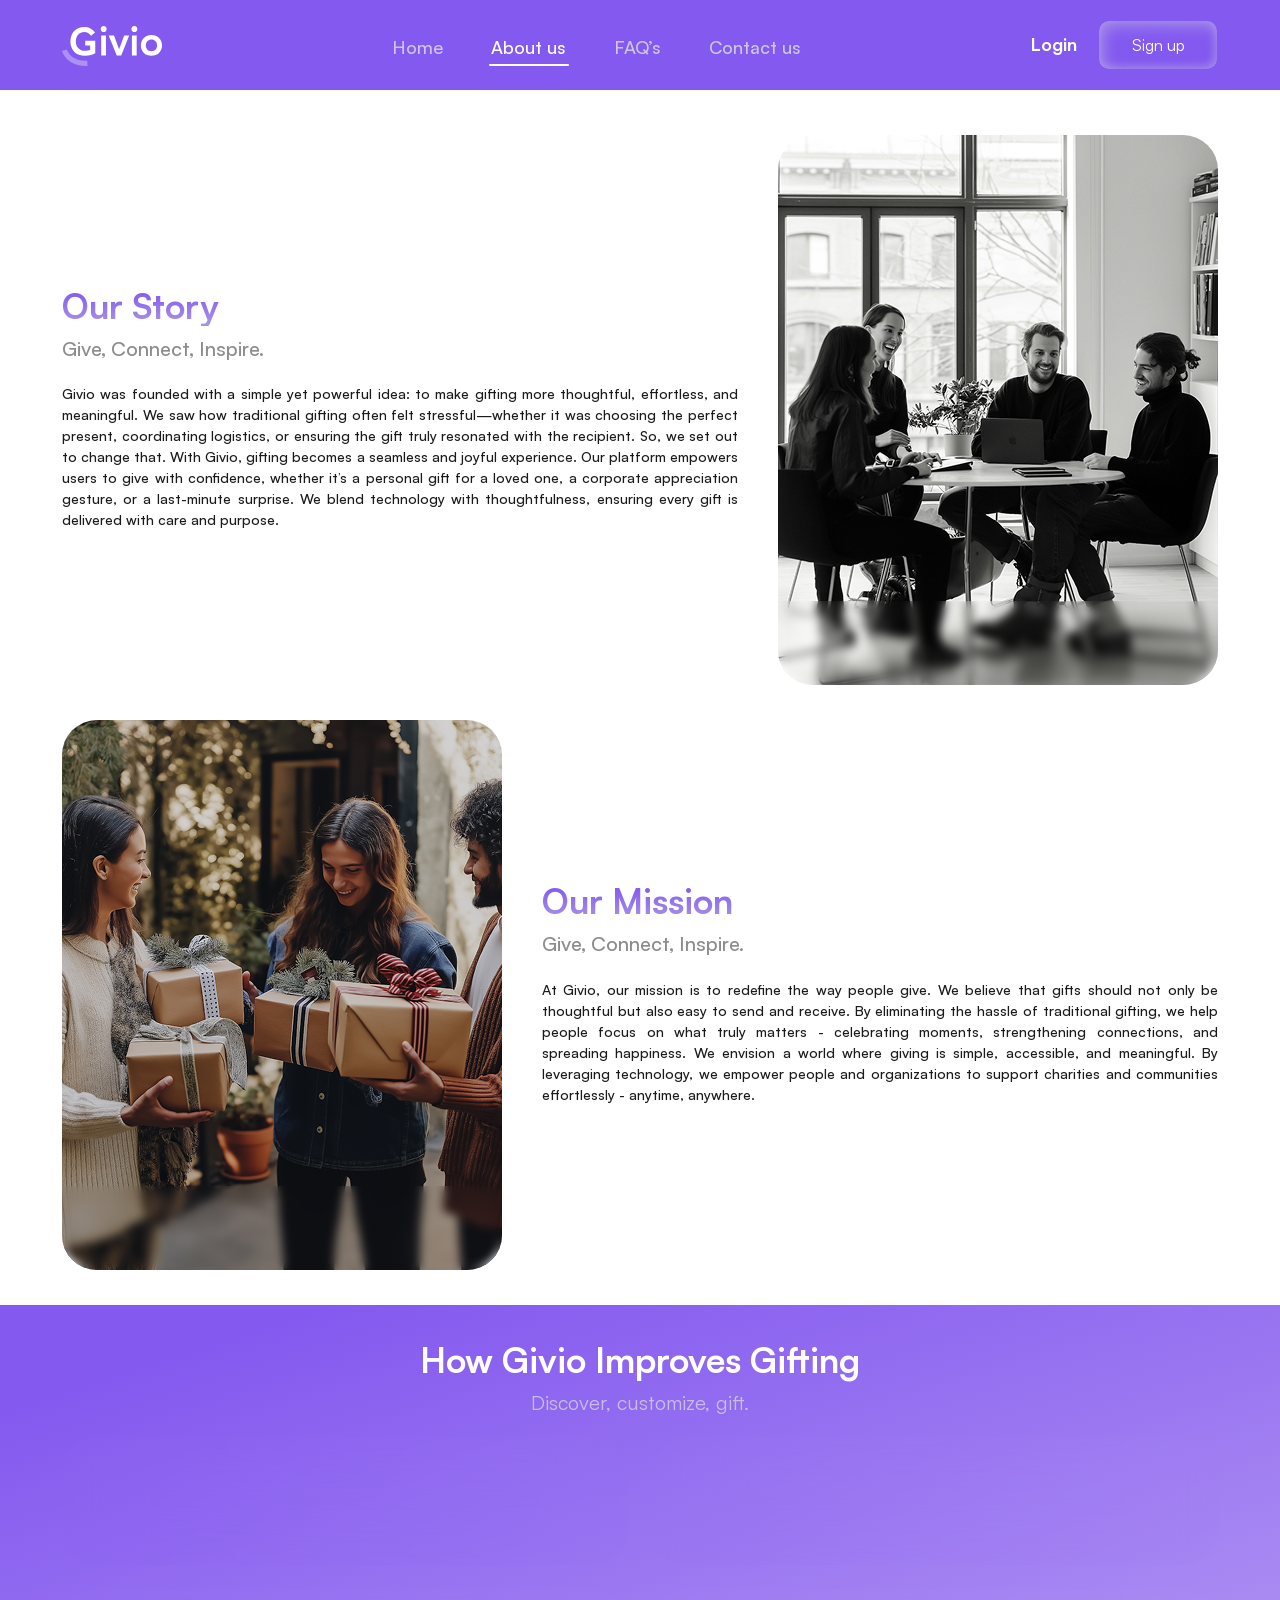
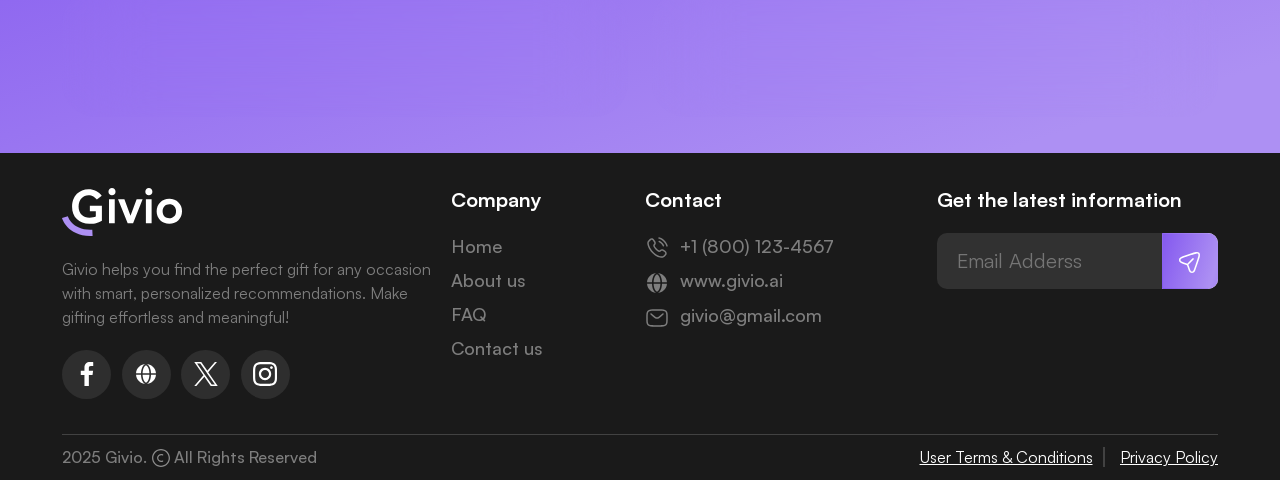
==== commit 70045dc4: "💄 Remove robot icon from homepage and About Us" ====
--- a/about-us.html
+++ b/about-us.html
@@ -329,7 +329,7 @@
                     href="https://www.google.com/"
                     target="_blank"
                     class="d-flex align-center gap-4 fw-medium p big"
-                    ><span data-icon="iconGlobal"></span>www.givio.com</a
+                    ><span data-icon="iconGlobal"></span>www.givio.ai</a
                   >
                   <a
                     href="mailto:givio@gmail.com"
